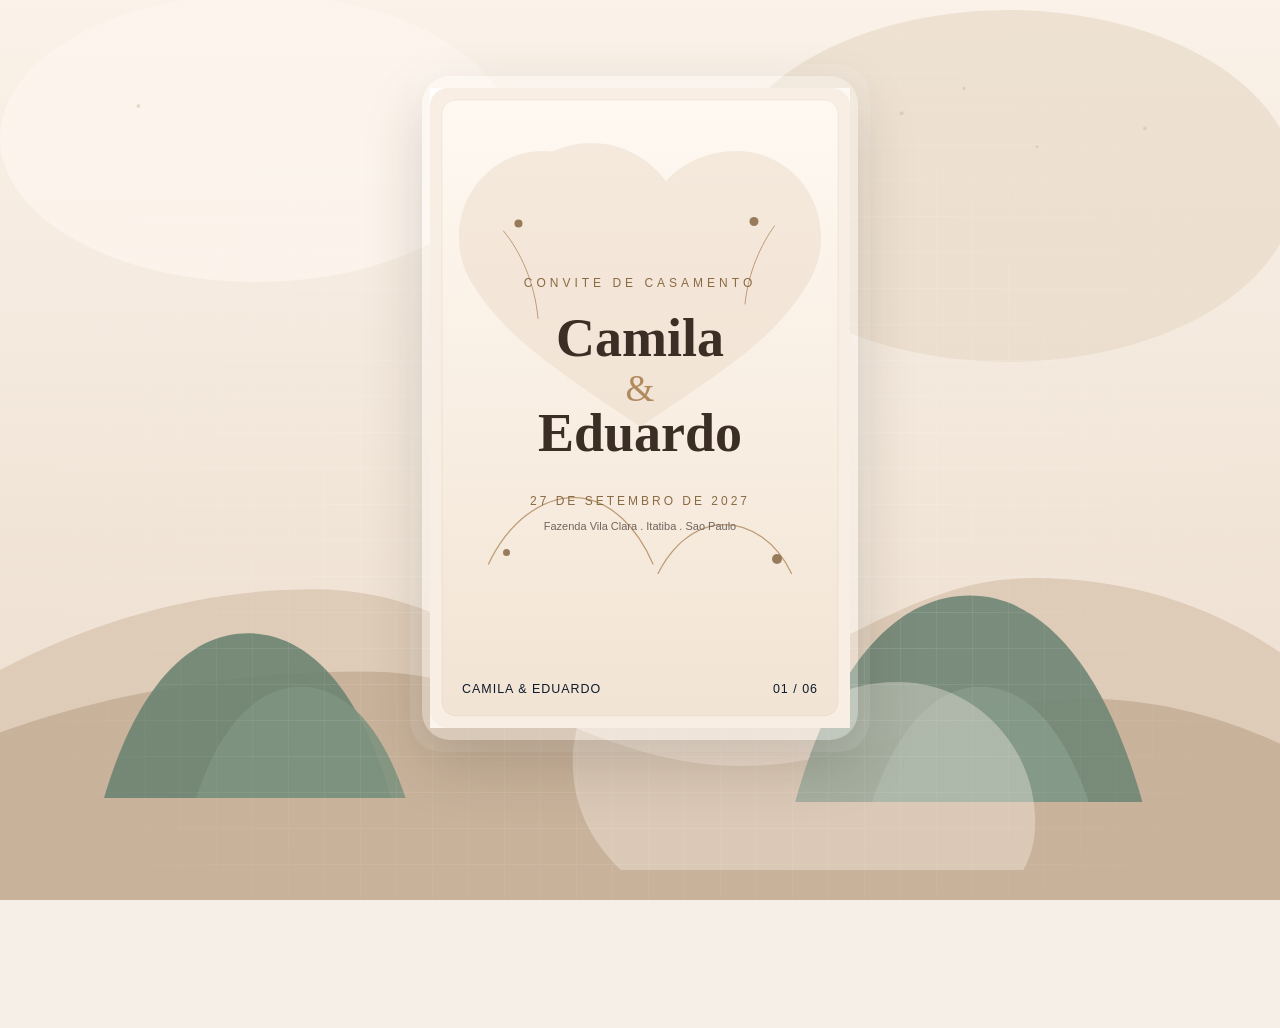
==== index.html @ c03dcbd7 "first commit" ====
<!DOCTYPE html>
<html lang="pt-BR">
  <head>
    <meta charset="UTF-8" />
    <meta name="viewport" content="width=device-width, initial-scale=1.0" />
    <title>Convite Flipbook White-label</title>
    <meta
      name="description"
      content="Template base de convite de casamento com efeito flipbook."
    />
    <link
      rel="stylesheet"
      href="assets/vendor/page-flip/stPageFlip.min.css"
    />
    <link rel="stylesheet" href="assets/css/styles.css" />
    <script src="assets/js/config.js"></script>
    <script defer src="assets/vendor/page-flip/page-flip.browser.min.js"></script>
    <script defer src="assets/js/script.js"></script>
  </head>
  <body class="site-body">
    <button
      id="audioToggle"
      type="button"
      class="glass-panel floating-audio hidden"
      aria-pressed="false"
    >
      Tocar musica
    </button>

    <main class="page-shell">
      <section class="page-center">
        <div
          id="invitationExperience"
          class="experience-frame"
        >
          <div
            id="flipbookStage"
            class="flipbook-stage single-page-stage stage-frame"
          >
            <div id="flipbook" class="single-page-book"></div>
          </div>
        </div>
      </section>
    </main>

    <div
      id="toast"
      class="toast toast-base glass-panel"
      role="status"
      aria-live="polite"
    >
      Codigo copiado com sucesso.
    </div>
  </body>
</html>
---- assets/vendor/page-flip/stPageFlip.min.css ----
/**
 * Minified by jsDelivr using clean-css v5.3.3.
 * Original file: /npm/page-flip@2.0.7/src/Style/stPageFlip.css
 *
 * Do NOT use SRI with dynamically generated files! More information: https://www.jsdelivr.com/using-sri-with-dynamic-files
 */
.stf__parent{position:relative;display:block;box-sizing:border-box;transform:translateZ(0);-ms-touch-action:pan-y;touch-action:pan-y}.sft__wrapper{position:relative;width:100%;box-sizing:border-box}.stf__parent canvas{position:absolute;width:100%;height:100%;left:0;top:0}.stf__block{position:absolute;width:100%;height:100%;box-sizing:border-box;perspective:2000px}.stf__item{display:none;position:absolute;transform-style:preserve-3d}.stf__outerShadow{position:absolute;left:0;top:0}.stf__innerShadow{position:absolute;left:0;top:0}.stf__hardShadow{position:absolute;left:0;top:0}.stf__hardInnerShadow{position:absolute;left:0;top:0}
/*# sourceMappingURL=/sm/79789de173c9b1e58b8e71954b76cdd300163f0bd0a5607353345a04438b575b.map */
---- assets/css/styles.css ----
:root {
  --color-bg: #f6efe7;
  --color-surface: #fffaf4;
  --color-surface-strong: #f1e6d7;
  --color-ink: #261f1a;
  --color-muted: #6f655d;
  --color-accent: #b18b5e;
  --color-accent-strong: #7d5d37;
  --font-sans:
    -apple-system, BlinkMacSystemFont, "Segoe UI", "Helvetica Neue", Arial, sans-serif;
  --font-display: Georgia, "Times New Roman", serif;
}

html {
  scroll-behavior: smooth;
}

body {
  margin: 0;
  background:
    radial-gradient(circle at top, rgba(255, 255, 255, 0.75), transparent 40%),
    linear-gradient(180deg, rgba(255, 255, 255, 0.5), rgba(255, 255, 255, 0)),
    var(--color-bg);
  color: var(--color-ink);
  min-height: 100vh;
  background-image:
    linear-gradient(rgba(246, 239, 231, 0.18), rgba(246, 239, 231, 0.18)),
    url("../media/backgrounds/garden-dusk.svg");
  background-position: center;
  background-size: cover;
  background-attachment: fixed;
  font-family: var(--font-sans);
}

body::before {
  content: "";
  position: fixed;
  inset: 0;
  pointer-events: none;
  opacity: 0.28;
  background-image:
    linear-gradient(rgba(255, 255, 255, 0.5) 1px, transparent 1px),
    linear-gradient(90deg, rgba(255, 255, 255, 0.35) 1px, transparent 1px);
  background-size: 36px 36px;
  mask-image: radial-gradient(circle at center, black 28%, transparent 95%);
}

.glass-panel {
  background: rgba(255, 250, 244, 0.72);
  border: 1px solid rgba(177, 139, 94, 0.18);
  box-shadow: 0 32px 80px rgba(47, 34, 20, 0.12);
  backdrop-filter: blur(18px);
}

.site-body {
  overflow-x: hidden;
}

.floating-audio {
  position: fixed;
  top: 16px;
  right: 16px;
  z-index: 30;
  border-radius: 999px;
  padding: 10px 16px;
  font-size: 0.875rem;
  font-weight: 700;
  color: var(--color-accent-strong);
  transition: transform 180ms ease, background-color 180ms ease;
}

.floating-audio:hover {
  transform: translateY(-2px);
  background: rgba(255, 255, 255, 0.8);
}

.hidden {
  display: none;
}

.page-shell {
  position: relative;
  min-height: 100vh;
  padding: 48px 12px;
}

.page-center {
  display: flex;
  justify-content: center;
  align-items: center;
  max-width: 460px;
  margin: 0 auto;
}

.experience-frame {
  width: 100%;
  padding: 8px;
  border-radius: 32px;
  background: rgba(255, 255, 255, 0.1);
}

.stage-frame {
  position: relative;
  overflow: hidden;
  border-radius: 28px;
}

.hero-gradient {
  background:
    radial-gradient(circle at top left, rgba(177, 139, 94, 0.22), transparent 32%),
    radial-gradient(circle at bottom right, rgba(125, 93, 55, 0.14), transparent 40%);
}

.flipbook-stage {
  min-height: 640px;
}

.flipbook-stage .stf__parent {
  margin: 0 auto;
}

.single-page-stage {
  background: rgba(255, 255, 255, 0.22);
  box-shadow: 0 24px 60px rgba(47, 34, 20, 0.18);
}

.single-page-book {
  max-width: 420px;
  width: 100%;
  margin: 0 auto;
}

.single-page-book .stf__parent {
  width: 100% !important;
  max-width: 420px;
}

.single-page-book .stf__wrapper {
  margin: 0 auto;
}

.invitation-page {
  position: relative;
  width: 100%;
  height: 100%;
  overflow: hidden;
  background:
    linear-gradient(135deg, rgba(255, 255, 255, 0.96), rgba(248, 238, 225, 0.96)),
    var(--color-surface);
  color: var(--color-ink);
}

.invitation-page::after {
  content: "";
  position: absolute;
  inset: 16px;
  border: 1px solid rgba(177, 139, 94, 0.16);
  border-radius: 24px;
  pointer-events: none;
}

.page-inner {
  position: relative;
  z-index: 1;
  height: 100%;
}

.page-image {
  width: 100%;
  height: 100%;
}

.page-image img {
  width: 100%;
  height: 100%;
  display: block;
}

.page-copy {
  display: flex;
  flex-direction: column;
  justify-content: space-between;
  gap: 20px;
  height: 100%;
  padding: 28px;
}

.content-stack-lg {
  display: flex;
  flex-direction: column;
  gap: 20px;
}

.content-stack-md {
  display: flex;
  flex-direction: column;
  gap: 16px;
}

.page-tag {
  display: inline-flex;
  width: fit-content;
  align-items: center;
  gap: 8px;
  border-radius: 999px;
  border: 1px solid rgba(177, 139, 94, 0.24);
  background: rgba(255, 255, 255, 0.78);
  padding: 8px 12px;
  font-size: 11px;
  font-weight: 600;
  letter-spacing: 0.16em;
  text-transform: uppercase;
  color: var(--color-accent-strong);
}

.page-title {
  font-family: var(--font-display);
  font-size: clamp(2rem, 3.2vw, 3rem);
  line-height: 0.95;
}

.page-description {
  display: flex;
  flex-direction: column;
  gap: 12px;
  color: var(--color-muted);
  font-size: 0.95rem;
  line-height: 1.7;
}

.page-facts {
  display: grid;
  grid-template-columns: repeat(2, minmax(0, 1fr));
  gap: 12px;
}

.page-fact {
  border-radius: 20px;
  background: rgba(255, 255, 255, 0.72);
  border: 1px solid rgba(177, 139, 94, 0.16);
  padding: 14px 16px;
}

.page-fact span {
  display: block;
}

.page-fact-label {
  color: var(--color-muted);
  font-size: 0.72rem;
  letter-spacing: 0.08em;
  text-transform: uppercase;
}

.page-fact-value {
  margin-top: 6px;
  font-size: 1rem;
  font-weight: 600;
}

.page-list {
  margin: 0;
  padding-left: 18px;
  color: var(--color-muted);
  line-height: 1.7;
}

.page-actions {
  display: flex;
  flex-wrap: wrap;
  gap: 10px;
}

.page-action {
  display: inline-flex;
  align-items: center;
  justify-content: center;
  border-radius: 999px;
  border: 1px solid rgba(177, 139, 94, 0.24);
  background: rgba(255, 255, 255, 0.84);
  padding: 10px 14px;
  font-size: 0.8rem;
  font-weight: 700;
  color: var(--color-accent-strong);
  text-decoration: none;
}

.page-action-spaced {
  margin-top: 12px;
}

.page-countdown {
  display: grid;
  grid-template-columns: repeat(4, minmax(0, 1fr));
  gap: 10px;
}

.page-countdown-item {
  border-radius: 20px;
  border: 1px solid rgba(177, 139, 94, 0.16);
  background: rgba(255, 255, 255, 0.72);
  padding: 12px 10px;
  text-align: center;
}

.page-countdown-value {
  display: block;
  font-size: 1.35rem;
  font-weight: 700;
  color: var(--color-ink);
}

.page-countdown-label {
  display: block;
  margin-top: 4px;
  font-size: 0.62rem;
  letter-spacing: 0.12em;
  text-transform: uppercase;
  color: var(--color-muted);
}

.page-pix {
  border-radius: 24px;
  border: 1px solid rgba(177, 139, 94, 0.16);
  background: rgba(255, 255, 255, 0.76);
  padding: 16px;
}

.page-pix-code {
  margin-top: 12px;
  word-break: break-all;
  font-size: 0.78rem;
  line-height: 1.7;
  color: var(--color-muted);
}

.page-pix-beneficiary {
  margin-top: 8px;
  font-size: 0.875rem;
  font-weight: 700;
  color: var(--color-ink);
}

.page-quote {
  border-left: 2px solid rgba(177, 139, 94, 0.45);
  padding-left: 16px;
  font-family: var(--font-display);
  font-size: 1.45rem;
  color: var(--color-accent-strong);
}

.page-footer {
  display: flex;
  justify-content: space-between;
  align-items: center;
  gap: 16px;
  color: var(--color-muted);
  font-size: 0.78rem;
  letter-spacing: 0.08em;
  text-transform: uppercase;
}

.page-footer-overlay {
  position: absolute;
  inset: auto 32px 32px;
  z-index: 10;
  color: #fff;
  mix-blend-mode: difference;
}

.page--split .page-inner {
  display: grid;
  grid-template-columns: minmax(0, 0.9fr) minmax(0, 1.1fr);
}

.page--split .page-image {
  position: relative;
}

.page--split .page-image::after {
  content: "";
  position: absolute;
  inset: 20px 0 20px 20px;
  border-radius: 24px 0 0 24px;
  border: 1px solid rgba(255, 255, 255, 0.26);
  pointer-events: none;
}

.page--split .page-image img {
  object-fit: cover;
}

.page--content .page-inner {
  background:
    radial-gradient(circle at top right, rgba(177, 139, 94, 0.12), transparent 28%),
    linear-gradient(180deg, rgba(255, 255, 255, 0.94), rgba(248, 238, 225, 0.9));
}

.page--image img {
  object-fit: cover;
}

.page--image::after {
  inset: 10px;
  border-radius: 18px;
}

.page-placeholder {
  display: grid;
  place-items: center;
  height: 100%;
  padding: 32px;
  text-align: center;
  color: var(--color-muted);
}

.placeholder-card {
  min-height: 420px;
  border-radius: 28px;
  background: rgba(255, 255, 255, 0.8);
}

.placeholder-content {
  display: flex;
  flex-direction: column;
  align-items: center;
}

.message-top-spacing {
  margin-top: 16px;
}

.toast {
  transform: translateY(24px);
  opacity: 0;
  pointer-events: none;
  transition: opacity 180ms ease, transform 180ms ease;
}

.toast-base {
  position: fixed;
  left: 50%;
  bottom: 16px;
  z-index: 40;
  width: calc(100% - 2rem);
  max-width: 24rem;
  transform: translateX(-50%) translateY(24px);
  border-radius: 999px;
  padding: 12px 16px;
  text-align: center;
  font-size: 0.875rem;
  font-weight: 700;
  color: var(--color-accent-strong);
}

.toast.is-visible {
  transform: translateX(-50%) translateY(0);
  opacity: 1;
}

@media (max-width: 767px) {
  body {
    background-attachment: scroll;
  }

  .flipbook-stage {
    min-height: calc(100vw * 1.46);
  }

  .page-shell {
    padding: 48px 12px 64px;
  }

  .floating-audio {
    top: 16px;
    right: 16px;
  }

  .single-page-book {
    max-width: min(100%, 340px);
  }

  .single-page-book .stf__parent {
    max-width: min(100%, 340px);
  }

  .page-copy {
    padding: 20px 18px;
  }

  .page--split .page-inner {
    grid-template-columns: 1fr;
  }

  .page--split .page-image {
    min-height: 240px;
  }

  .page-facts {
    grid-template-columns: 1fr;
  }

  .page-countdown {
    grid-template-columns: repeat(2, minmax(0, 1fr));
  }

  .page-title {
    font-size: clamp(1.7rem, 8vw, 2.25rem);
  }

  .page-quote {
    font-size: 1.2rem;
  }
}

@media (min-width: 768px) {
  .page-shell {
    padding: 64px 24px;
  }

  .experience-frame {
    padding: 12px;
  }

  .floating-audio {
    top: 32px;
    right: 32px;
  }
}
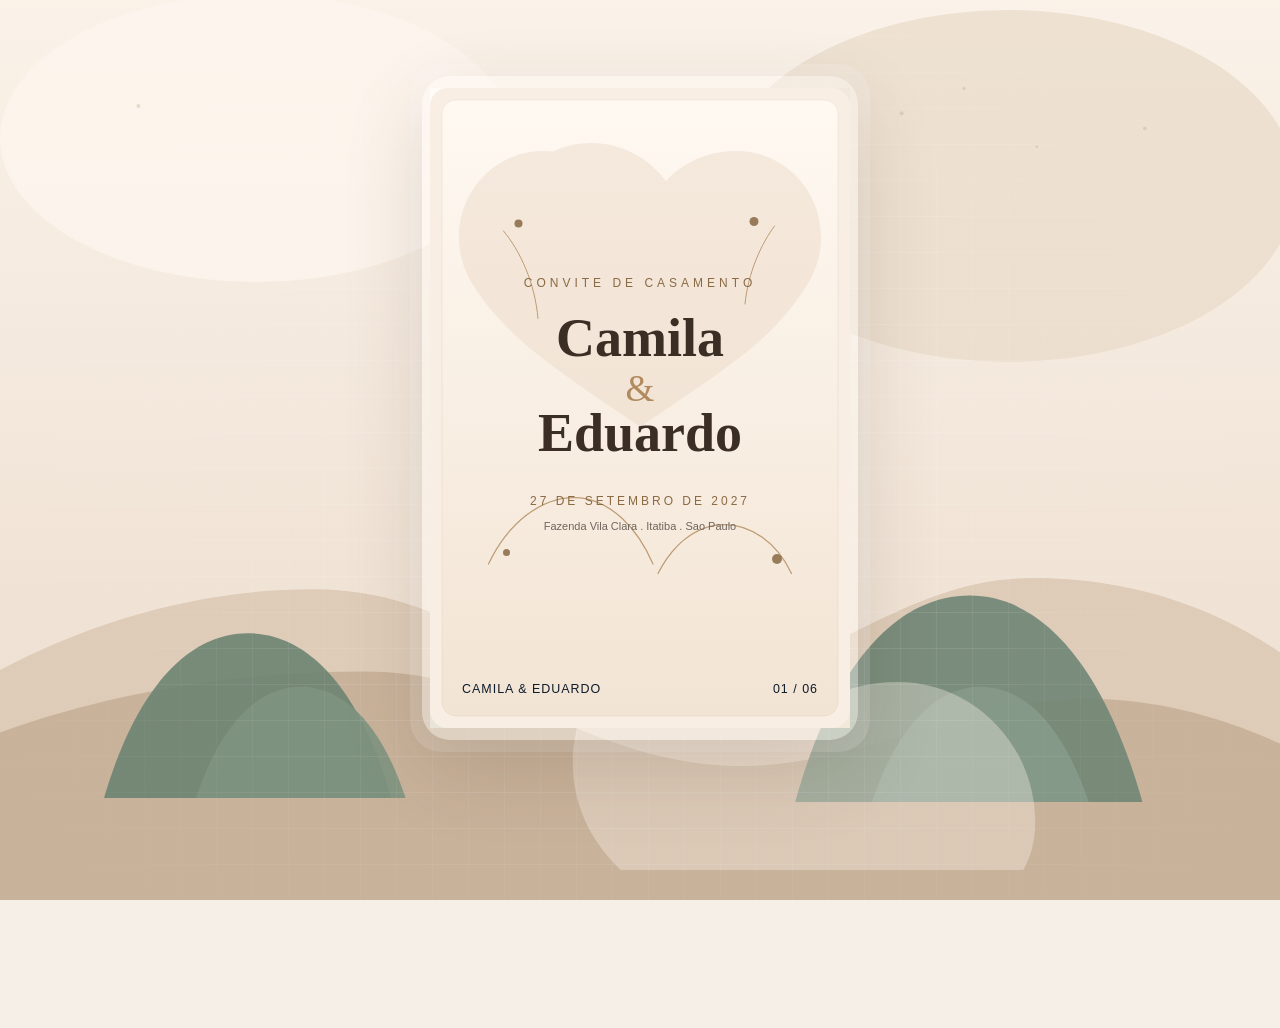
==== commit bd3db65e: "commit 03" ====
--- a/index.html
+++ b/index.html
@@ -13,6 +13,8 @@
       href="assets/vendor/page-flip/stPageFlip.min.css"
     />
     <link rel="stylesheet" href="assets/css/styles.css" />
+    <script src="assets/js/supabase-public.js"></script>
+    <script src="assets/js/template-catalog.js"></script>
     <script src="assets/js/config.js"></script>
     <script defer src="assets/vendor/page-flip/page-flip.browser.min.js"></script>
     <script defer src="assets/js/script.js"></script>
--- a/assets/css/styles.css
+++ b/assets/css/styles.css
@@ -9,6 +9,24 @@
   --font-sans:
     -apple-system, BlinkMacSystemFont, "Segoe UI", "Helvetica Neue", Arial, sans-serif;
   --font-display: Georgia, "Times New Roman", serif;
+  --frame-panel-bg: rgba(255, 255, 255, 0.1);
+  --stage-panel-bg: rgba(255, 255, 255, 0.22);
+  --stage-shadow: 0 24px 60px rgba(47, 34, 20, 0.18);
+  --page-surface-a: rgba(255, 255, 255, 0.96);
+  --page-surface-b: rgba(248, 238, 225, 0.96);
+  --page-border-color: rgba(177, 139, 94, 0.16);
+  --page-card-bg: rgba(255, 255, 255, 0.72);
+  --page-card-border: rgba(177, 139, 94, 0.16);
+  --page-tag-bg: rgba(255, 255, 255, 0.78);
+  --page-tag-border: rgba(177, 139, 94, 0.24);
+  --page-action-bg: rgba(255, 255, 255, 0.84);
+  --page-action-border: rgba(177, 139, 94, 0.24);
+  --page-image-overlay-border: rgba(255, 255, 255, 0.26);
+  --page-shadow-inset: radial-gradient(circle at top right, rgba(177, 139, 94, 0.12), transparent 28%);
+  --page-overlay-text: #fff;
+  --page-footer-mix-blend: difference;
+  --body-gradient-top: rgba(255, 255, 255, 0.75);
+  --body-gradient-bottom: rgba(255, 255, 255, 0.5);
 }
 
 html {
@@ -18,8 +36,8 @@
 body {
   margin: 0;
   background:
-    radial-gradient(circle at top, rgba(255, 255, 255, 0.75), transparent 40%),
-    linear-gradient(180deg, rgba(255, 255, 255, 0.5), rgba(255, 255, 255, 0)),
+    radial-gradient(circle at top, var(--body-gradient-top), transparent 40%),
+    linear-gradient(180deg, var(--body-gradient-bottom), rgba(255, 255, 255, 0)),
     var(--color-bg);
   color: var(--color-ink);
   min-height: 100vh;
@@ -96,7 +114,7 @@
   width: 100%;
   padding: 8px;
   border-radius: 32px;
-  background: rgba(255, 255, 255, 0.1);
+  background: var(--frame-panel-bg);
 }
 
 .stage-frame {
@@ -120,8 +138,8 @@
 }
 
 .single-page-stage {
-  background: rgba(255, 255, 255, 0.22);
-  box-shadow: 0 24px 60px rgba(47, 34, 20, 0.18);
+  background: var(--stage-panel-bg);
+  box-shadow: var(--stage-shadow);
 }
 
 .single-page-book {
@@ -145,7 +163,7 @@
   height: 100%;
   overflow: hidden;
   background:
-    linear-gradient(135deg, rgba(255, 255, 255, 0.96), rgba(248, 238, 225, 0.96)),
+    linear-gradient(135deg, var(--page-surface-a), var(--page-surface-b)),
     var(--color-surface);
   color: var(--color-ink);
 }
@@ -154,15 +172,25 @@
   content: "";
   position: absolute;
   inset: 16px;
-  border: 1px solid rgba(177, 139, 94, 0.16);
+  border: 1px solid var(--page-border-color);
   border-radius: 24px;
   pointer-events: none;
+}
+
+.invitation-page::before {
+  content: "";
+  position: absolute;
+  inset: 0;
+  pointer-events: none;
+  background: var(--page-shadow-inset);
+  opacity: 0.9;
 }
 
 .page-inner {
   position: relative;
   z-index: 1;
   height: 100%;
+  min-height: 0;
 }
 
 .page-image {
@@ -179,22 +207,44 @@
 .page-copy {
   display: flex;
   flex-direction: column;
-  justify-content: space-between;
-  gap: 20px;
+  justify-content: flex-start;
+  gap: 16px;
   height: 100%;
-  padding: 28px;
+  min-height: 0;
+  padding: 24px;
+}
+
+.page-copy-main {
+  flex: 1 1 auto;
+  min-height: 0;
+  overflow-y: auto;
+  padding-right: 4px;
+  overscroll-behavior: contain;
+}
+
+.page-copy-main::-webkit-scrollbar {
+  width: 6px;
+}
+
+.page-copy-main::-webkit-scrollbar-thumb {
+  border-radius: 999px;
+  background: rgba(177, 139, 94, 0.32);
+}
+
+.page-copy-meta {
+  flex: 0 0 auto;
 }
 
 .content-stack-lg {
   display: flex;
   flex-direction: column;
-  gap: 20px;
+  gap: 16px;
 }
 
 .content-stack-md {
   display: flex;
   flex-direction: column;
-  gap: 16px;
+  gap: 12px;
 }
 
 .page-tag {
@@ -203,8 +253,8 @@
   align-items: center;
   gap: 8px;
   border-radius: 999px;
-  border: 1px solid rgba(177, 139, 94, 0.24);
-  background: rgba(255, 255, 255, 0.78);
+  border: 1px solid var(--page-tag-border);
+  background: var(--page-tag-bg);
   padding: 8px 12px;
   font-size: 11px;
   font-weight: 600;
@@ -215,30 +265,30 @@
 
 .page-title {
   font-family: var(--font-display);
-  font-size: clamp(2rem, 3.2vw, 3rem);
-  line-height: 0.95;
+  font-size: clamp(1.75rem, 2.8vw, 2.55rem);
+  line-height: 1.02;
 }
 
 .page-description {
   display: flex;
   flex-direction: column;
-  gap: 12px;
+  gap: 10px;
   color: var(--color-muted);
-  font-size: 0.95rem;
-  line-height: 1.7;
+  font-size: 0.9rem;
+  line-height: 1.62;
 }
 
 .page-facts {
   display: grid;
   grid-template-columns: repeat(2, minmax(0, 1fr));
-  gap: 12px;
+  gap: 10px;
 }
 
 .page-fact {
   border-radius: 20px;
-  background: rgba(255, 255, 255, 0.72);
-  border: 1px solid rgba(177, 139, 94, 0.16);
-  padding: 14px 16px;
+  background: var(--page-card-bg);
+  border: 1px solid var(--page-card-border);
+  padding: 12px 14px;
 }
 
 .page-fact span {
@@ -253,8 +303,8 @@
 }
 
 .page-fact-value {
-  margin-top: 6px;
-  font-size: 1rem;
+  margin-top: 4px;
+  font-size: 0.94rem;
   font-weight: 600;
 }
 
@@ -262,13 +312,13 @@
   margin: 0;
   padding-left: 18px;
   color: var(--color-muted);
-  line-height: 1.7;
+  line-height: 1.6;
 }
 
 .page-actions {
   display: flex;
   flex-wrap: wrap;
-  gap: 10px;
+  gap: 8px;
 }
 
 .page-action {
@@ -276,10 +326,10 @@
   align-items: center;
   justify-content: center;
   border-radius: 999px;
-  border: 1px solid rgba(177, 139, 94, 0.24);
-  background: rgba(255, 255, 255, 0.84);
-  padding: 10px 14px;
-  font-size: 0.8rem;
+  border: 1px solid var(--page-action-border);
+  background: var(--page-action-bg);
+  padding: 9px 13px;
+  font-size: 0.76rem;
   font-weight: 700;
   color: var(--color-accent-strong);
   text-decoration: none;
@@ -292,20 +342,20 @@
 .page-countdown {
   display: grid;
   grid-template-columns: repeat(4, minmax(0, 1fr));
-  gap: 10px;
+  gap: 8px;
 }
 
 .page-countdown-item {
   border-radius: 20px;
-  border: 1px solid rgba(177, 139, 94, 0.16);
-  background: rgba(255, 255, 255, 0.72);
-  padding: 12px 10px;
+  border: 1px solid var(--page-card-border);
+  background: var(--page-card-bg);
+  padding: 10px 8px;
   text-align: center;
 }
 
 .page-countdown-value {
   display: block;
-  font-size: 1.35rem;
+  font-size: 1.15rem;
   font-weight: 700;
   color: var(--color-ink);
 }
@@ -321,9 +371,9 @@
 
 .page-pix {
   border-radius: 24px;
-  border: 1px solid rgba(177, 139, 94, 0.16);
-  background: rgba(255, 255, 255, 0.76);
-  padding: 16px;
+  border: 1px solid var(--page-card-border);
+  background: var(--page-card-bg);
+  padding: 14px;
 }
 
 .page-pix-code {
@@ -345,7 +395,7 @@
   border-left: 2px solid rgba(177, 139, 94, 0.45);
   padding-left: 16px;
   font-family: var(--font-display);
-  font-size: 1.45rem;
+  font-size: 1.26rem;
   color: var(--color-accent-strong);
 }
 
@@ -364,8 +414,8 @@
   position: absolute;
   inset: auto 32px 32px;
   z-index: 10;
-  color: #fff;
-  mix-blend-mode: difference;
+  color: var(--page-overlay-text);
+  mix-blend-mode: var(--page-footer-mix-blend);
 }
 
 .page--split .page-inner {
@@ -382,7 +432,7 @@
   position: absolute;
   inset: 20px 0 20px 20px;
   border-radius: 24px 0 0 24px;
-  border: 1px solid rgba(255, 255, 255, 0.26);
+  border: 1px solid var(--page-image-overlay-border);
   pointer-events: none;
 }
 
@@ -392,7 +442,7 @@
 
 .page--content .page-inner {
   background:
-    radial-gradient(circle at top right, rgba(177, 139, 94, 0.12), transparent 28%),
+    var(--page-shadow-inset),
     linear-gradient(180deg, rgba(255, 255, 255, 0.94), rgba(248, 238, 225, 0.9));
 }
 
@@ -458,6 +508,155 @@
   opacity: 1;
 }
 
+body[data-template="classic-botanical"] {
+  --frame-panel-bg: rgba(255, 255, 255, 0.14);
+  --stage-panel-bg: rgba(255, 251, 246, 0.32);
+  --stage-shadow: 0 28px 80px rgba(71, 49, 31, 0.16);
+  --page-surface-a: rgba(255, 251, 246, 0.98);
+  --page-surface-b: rgba(242, 230, 215, 0.95);
+  --page-border-color: rgba(177, 139, 94, 0.22);
+  --page-card-bg: rgba(255, 255, 255, 0.74);
+  --page-card-border: rgba(177, 139, 94, 0.16);
+  --page-tag-bg: rgba(255, 255, 255, 0.86);
+  --page-tag-border: rgba(177, 139, 94, 0.28);
+  --page-action-bg: rgba(255, 255, 255, 0.88);
+  --page-action-border: rgba(177, 139, 94, 0.24);
+  --page-shadow-inset:
+    radial-gradient(circle at top right, rgba(177, 139, 94, 0.12), transparent 28%),
+    radial-gradient(circle at bottom left, rgba(109, 140, 118, 0.12), transparent 32%);
+}
+
+body[data-template="classic-botanical"] .invitation-page::after {
+  inset: 16px;
+  border-radius: 28px;
+}
+
+body[data-template="classic-botanical"] .page-title {
+  letter-spacing: 0.01em;
+}
+
+body[data-template="editorial-modern"] {
+  --frame-panel-bg: rgba(255, 255, 255, 0.08);
+  --stage-panel-bg: rgba(32, 28, 24, 0.1);
+  --stage-shadow: 0 28px 90px rgba(27, 22, 18, 0.12);
+  --page-surface-a: rgba(248, 243, 238, 0.98);
+  --page-surface-b: rgba(235, 229, 220, 0.96);
+  --page-border-color: rgba(43, 36, 32, 0.16);
+  --page-card-bg: rgba(255, 255, 255, 0.58);
+  --page-card-border: rgba(42, 36, 32, 0.14);
+  --page-tag-bg: rgba(255, 255, 255, 0.72);
+  --page-tag-border: rgba(42, 36, 32, 0.14);
+  --page-action-bg: rgba(30, 26, 23, 0.92);
+  --page-action-border: rgba(30, 26, 23, 0.92);
+  --page-shadow-inset:
+    linear-gradient(90deg, rgba(26, 22, 20, 0.06) 0, rgba(26, 22, 20, 0.06) 1px, transparent 1px),
+    radial-gradient(circle at top right, rgba(42, 36, 32, 0.08), transparent 24%);
+  --page-overlay-text: #f9f4ef;
+}
+
+body[data-template="editorial-modern"] .single-page-stage {
+  border: 1px solid rgba(42, 36, 32, 0.08);
+}
+
+body[data-template="editorial-modern"] .invitation-page::after {
+  inset: 22px;
+  border-radius: 0;
+}
+
+body[data-template="editorial-modern"] .page-tag,
+body[data-template="editorial-modern"] .page-footer {
+  letter-spacing: 0.18em;
+}
+
+body[data-template="editorial-modern"] .page-title {
+  font-size: clamp(2.2rem, 3vw, 3.4rem);
+  text-transform: uppercase;
+  letter-spacing: 0.03em;
+}
+
+body[data-template="editorial-modern"] .page-action {
+  color: #f8f3ee;
+}
+
+body[data-template="editorial-modern"] .page--split .page-inner {
+  grid-template-columns: minmax(0, 1fr) minmax(0, 0.92fr);
+}
+
+body[data-template="editorial-modern"] .page--content .page-inner,
+body[data-template="editorial-modern"] .page--split .page-copy {
+  background:
+    linear-gradient(90deg, rgba(42, 36, 32, 0.06) 0, rgba(42, 36, 32, 0.06) 1px, transparent 1px),
+    linear-gradient(180deg, rgba(255, 255, 255, 0.9), rgba(244, 238, 230, 0.85));
+}
+
+body[data-template="midnight-luxe"] {
+  --frame-panel-bg: rgba(17, 22, 21, 0.42);
+  --stage-panel-bg: rgba(18, 25, 23, 0.64);
+  --stage-shadow: 0 36px 120px rgba(5, 8, 8, 0.45);
+  --page-surface-a: rgba(21, 30, 28, 0.98);
+  --page-surface-b: rgba(12, 18, 17, 0.98);
+  --page-border-color: rgba(214, 176, 111, 0.3);
+  --page-card-bg: rgba(255, 255, 255, 0.06);
+  --page-card-border: rgba(214, 176, 111, 0.2);
+  --page-tag-bg: rgba(214, 176, 111, 0.08);
+  --page-tag-border: rgba(214, 176, 111, 0.24);
+  --page-action-bg: rgba(214, 176, 111, 0.16);
+  --page-action-border: rgba(214, 176, 111, 0.26);
+  --page-image-overlay-border: rgba(214, 176, 111, 0.18);
+  --page-shadow-inset:
+    radial-gradient(circle at top, rgba(214, 176, 111, 0.16), transparent 28%),
+    radial-gradient(circle at bottom left, rgba(255, 255, 255, 0.06), transparent 34%);
+  --page-overlay-text: #f6e6c8;
+  --page-footer-mix-blend: normal;
+  --body-gradient-top: rgba(214, 176, 111, 0.1);
+  --body-gradient-bottom: rgba(255, 255, 255, 0.04);
+}
+
+body[data-template="midnight-luxe"] .glass-panel {
+  background: rgba(19, 27, 25, 0.64);
+  border-color: rgba(214, 176, 111, 0.18);
+  box-shadow: 0 32px 80px rgba(5, 8, 8, 0.34);
+}
+
+body[data-template="midnight-luxe"] .invitation-page {
+  box-shadow: inset 0 1px 0 rgba(255, 255, 255, 0.03);
+}
+
+body[data-template="midnight-luxe"] .page-description,
+body[data-template="midnight-luxe"] .page-fact-label,
+body[data-template="midnight-luxe"] .page-countdown-label,
+body[data-template="midnight-luxe"] .page-pix-code,
+body[data-template="midnight-luxe"] .page-footer {
+  color: var(--color-muted);
+}
+
+body[data-template="midnight-luxe"] .page-title,
+body[data-template="midnight-luxe"] .page-quote {
+  color: var(--color-accent-strong);
+}
+
+body[data-template="midnight-luxe"] .page-title {
+  text-shadow: 0 10px 24px rgba(0, 0, 0, 0.28);
+}
+
+body[data-template="midnight-luxe"] .page-action,
+body[data-template="midnight-luxe"] .page-tag {
+  color: var(--color-accent-strong);
+}
+
+body[data-template="midnight-luxe"] .page-countdown-value,
+body[data-template="midnight-luxe"] .page-fact-value,
+body[data-template="midnight-luxe"] .page-pix-beneficiary {
+  color: var(--color-ink);
+}
+
+body[data-template="midnight-luxe"] .page--content .page-inner,
+body[data-template="midnight-luxe"] .page--split .page-copy {
+  background:
+    radial-gradient(circle at top, rgba(214, 176, 111, 0.1), transparent 24%),
+    linear-gradient(180deg, rgba(28, 37, 35, 0.94), rgba(14, 20, 19, 0.96));
+}
+
 @media (max-width: 767px) {
   body {
     background-attachment: scroll;
@@ -485,7 +684,12 @@
   }
 
   .page-copy {
-    padding: 20px 18px;
+    gap: 14px;
+    padding: 18px 16px;
+  }
+
+  .page-copy-main {
+    padding-right: 0;
   }
 
   .page--split .page-inner {
@@ -493,7 +697,7 @@
   }
 
   .page--split .page-image {
-    min-height: 240px;
+    min-height: 152px;
   }
 
   .page-facts {
@@ -505,11 +709,20 @@
   }
 
   .page-title {
-    font-size: clamp(1.7rem, 8vw, 2.25rem);
+    font-size: clamp(1.5rem, 7.2vw, 2rem);
   }
 
   .page-quote {
-    font-size: 1.2rem;
+    font-size: 1.05rem;
+  }
+
+  body[data-template="editorial-modern"] .page--split .page-inner {
+    grid-template-columns: 1fr;
+  }
+
+  body[data-template="editorial-modern"] .page-title {
+    font-size: clamp(1.42rem, 6.6vw, 1.9rem);
+    letter-spacing: 0.02em;
   }
 }
 
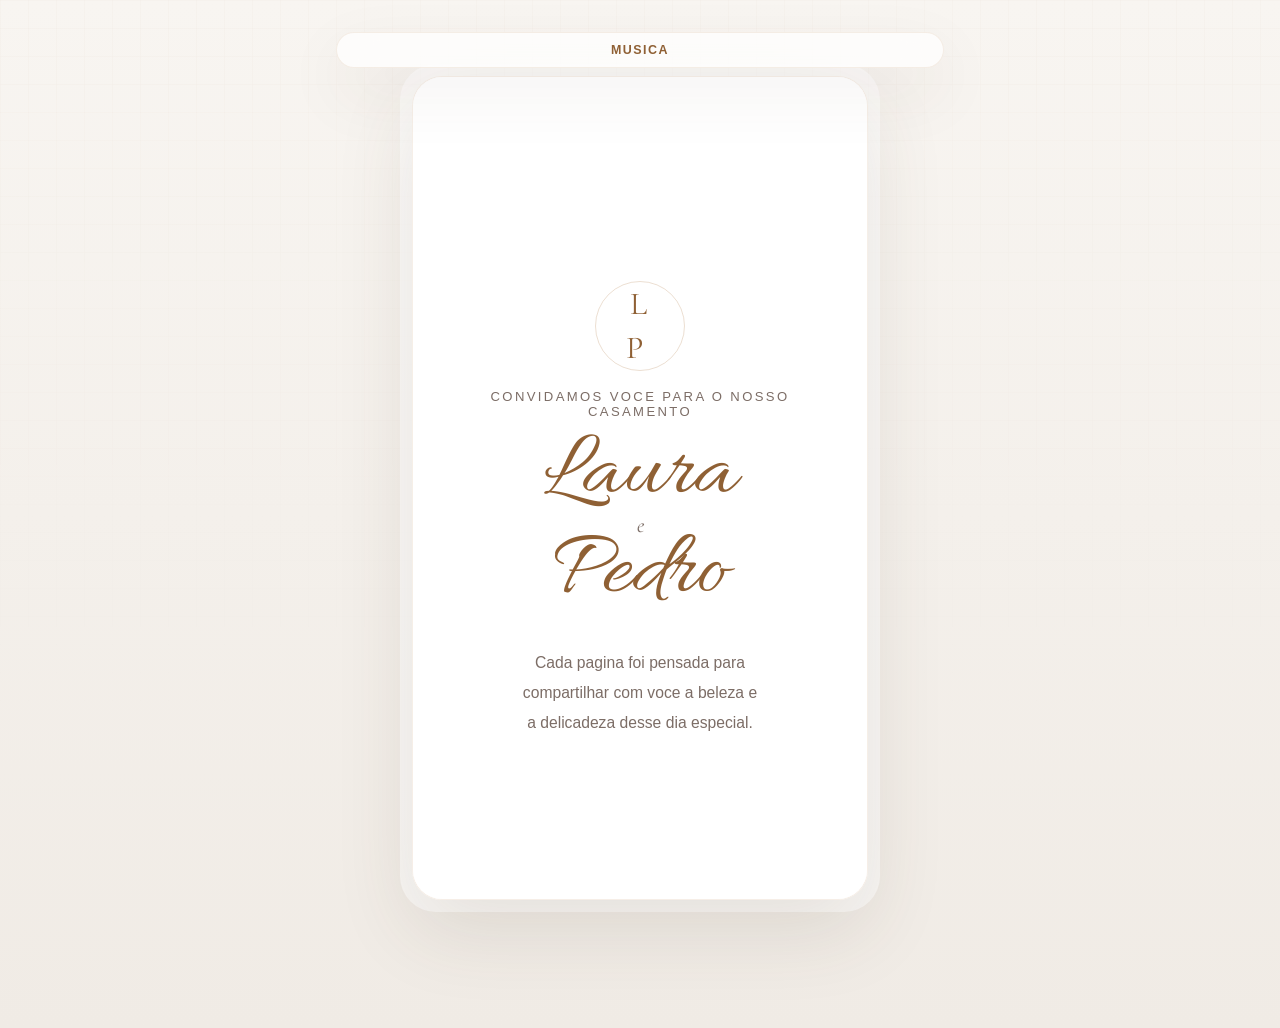
==== commit 4f5a1499: "commit 05" ====
--- a/index.html
+++ b/index.html
@@ -8,13 +8,19 @@
       name="description"
       content="Template base de convite de casamento com efeito flipbook."
     />
+    <link rel="preconnect" href="https://fonts.googleapis.com" />
+    <link rel="preconnect" href="https://fonts.gstatic.com" crossorigin />
+    <link
+      href="https://fonts.googleapis.com/css2?family=Allura&family=Cormorant+Garamond:wght@400;500;600;700&display=swap"
+      rel="stylesheet"
+    />
     <link
       rel="stylesheet"
       href="assets/vendor/page-flip/stPageFlip.min.css"
     />
     <link rel="stylesheet" href="assets/css/styles.css" />
     <script src="assets/js/supabase-public.js"></script>
-    <script src="assets/js/template-catalog.js"></script>
+    <script src="assets/js/invitation-builder.js"></script>
     <script src="assets/js/config.js"></script>
     <script defer src="assets/vendor/page-flip/page-flip.browser.min.js"></script>
     <script defer src="assets/js/script.js"></script>
--- a/assets/css/styles.css
+++ b/assets/css/styles.css
@@ -1,32 +1,23 @@
 :root {
-  --color-bg: #f6efe7;
-  --color-surface: #fffaf4;
-  --color-surface-strong: #f1e6d7;
-  --color-ink: #261f1a;
-  --color-muted: #6f655d;
-  --color-accent: #b18b5e;
-  --color-accent-strong: #7d5d37;
+  --color-bg: #f2ede7;
+  --color-surface: #ffffff;
+  --color-surface-strong: #f7f2ec;
+  --color-ink: #2f2723;
+  --color-muted: #7c6d66;
+  --color-accent: #b07a46;
+  --color-accent-strong: #8f6034;
   --font-sans:
     -apple-system, BlinkMacSystemFont, "Segoe UI", "Helvetica Neue", Arial, sans-serif;
-  --font-display: Georgia, "Times New Roman", serif;
-  --frame-panel-bg: rgba(255, 255, 255, 0.1);
-  --stage-panel-bg: rgba(255, 255, 255, 0.22);
-  --stage-shadow: 0 24px 60px rgba(47, 34, 20, 0.18);
-  --page-surface-a: rgba(255, 255, 255, 0.96);
-  --page-surface-b: rgba(248, 238, 225, 0.96);
-  --page-border-color: rgba(177, 139, 94, 0.16);
-  --page-card-bg: rgba(255, 255, 255, 0.72);
-  --page-card-border: rgba(177, 139, 94, 0.16);
-  --page-tag-bg: rgba(255, 255, 255, 0.78);
-  --page-tag-border: rgba(177, 139, 94, 0.24);
-  --page-action-bg: rgba(255, 255, 255, 0.84);
-  --page-action-border: rgba(177, 139, 94, 0.24);
-  --page-image-overlay-border: rgba(255, 255, 255, 0.26);
-  --page-shadow-inset: radial-gradient(circle at top right, rgba(177, 139, 94, 0.12), transparent 28%);
-  --page-overlay-text: #fff;
-  --page-footer-mix-blend: difference;
-  --body-gradient-top: rgba(255, 255, 255, 0.75);
-  --body-gradient-bottom: rgba(255, 255, 255, 0.5);
+  --font-display: "Cormorant Garamond", Georgia, serif;
+  --font-script: "Allura", "Brush Script MT", cursive;
+  --frame-panel-bg: rgba(255, 255, 255, 0.58);
+  --stage-panel-bg: rgba(255, 255, 255, 0.86);
+  --stage-shadow: 0 30px 80px rgba(72, 54, 41, 0.12);
+  --page-border-color: rgba(176, 122, 70, 0.22);
+  --page-card-bg: #fbf8f4;
+  --page-card-border: rgba(176, 122, 70, 0.16);
+  --page-action-bg: transparent;
+  --page-action-border: rgba(176, 122, 70, 0.3);
 }
 
 html {
@@ -36,17 +27,9 @@
 body {
   margin: 0;
   background:
-    radial-gradient(circle at top, var(--body-gradient-top), transparent 40%),
-    linear-gradient(180deg, var(--body-gradient-bottom), rgba(255, 255, 255, 0)),
-    var(--color-bg);
+    linear-gradient(180deg, #f8f5f1 0%, #f0ebe5 100%);
   color: var(--color-ink);
   min-height: 100vh;
-  background-image:
-    linear-gradient(rgba(246, 239, 231, 0.18), rgba(246, 239, 231, 0.18)),
-    url("../media/backgrounds/garden-dusk.svg");
-  background-position: center;
-  background-size: cover;
-  background-attachment: fixed;
   font-family: var(--font-sans);
 }
 
@@ -55,18 +38,18 @@
   position: fixed;
   inset: 0;
   pointer-events: none;
-  opacity: 0.28;
+  opacity: 0.22;
   background-image:
-    linear-gradient(rgba(255, 255, 255, 0.5) 1px, transparent 1px),
-    linear-gradient(90deg, rgba(255, 255, 255, 0.35) 1px, transparent 1px);
-  background-size: 36px 36px;
-  mask-image: radial-gradient(circle at center, black 28%, transparent 95%);
+    linear-gradient(rgba(143, 96, 52, 0.08) 1px, transparent 1px),
+    linear-gradient(90deg, rgba(143, 96, 52, 0.08) 1px, transparent 1px);
+  background-size: 28px 28px;
+  mask-image: linear-gradient(180deg, black 0%, transparent 90%);
 }
 
 .glass-panel {
-  background: rgba(255, 250, 244, 0.72);
-  border: 1px solid rgba(177, 139, 94, 0.18);
-  box-shadow: 0 32px 80px rgba(47, 34, 20, 0.12);
+  background: rgba(255, 255, 255, 0.72);
+  border: 1px solid rgba(176, 122, 70, 0.12);
+  box-shadow: 0 24px 64px rgba(72, 54, 41, 0.08);
   backdrop-filter: blur(18px);
 }
 
@@ -76,20 +59,23 @@
 
 .floating-audio {
   position: fixed;
-  top: 16px;
-  right: 16px;
+  top: 18px;
+  left: 50%;
+  transform: translateX(-50%);
   z-index: 30;
   border-radius: 999px;
-  padding: 10px 16px;
-  font-size: 0.875rem;
-  font-weight: 700;
-  color: var(--color-accent-strong);
-  transition: transform 180ms ease, background-color 180ms ease;
+  padding: 10px 14px;
+  font-size: 0.78rem;
+  font-weight: 600;
+  letter-spacing: 0.12em;
+  text-transform: uppercase;
+  color: var(--color-accent-strong);
+  transition: transform 180ms ease, background-color 180ms ease, opacity 180ms ease;
 }
 
 .floating-audio:hover {
-  transform: translateY(-2px);
-  background: rgba(255, 255, 255, 0.8);
+  transform: translateX(-50%) translateY(-2px);
+  background: rgba(255, 255, 255, 0.92);
 }
 
 .hidden {
@@ -106,31 +92,25 @@
   display: flex;
   justify-content: center;
   align-items: center;
-  max-width: 460px;
+  max-width: 480px;
   margin: 0 auto;
 }
 
 .experience-frame {
   width: 100%;
-  padding: 8px;
-  border-radius: 32px;
+  padding: 10px;
+  border-radius: 36px;
   background: var(--frame-panel-bg);
 }
 
 .stage-frame {
   position: relative;
   overflow: hidden;
-  border-radius: 28px;
-}
-
-.hero-gradient {
-  background:
-    radial-gradient(circle at top left, rgba(177, 139, 94, 0.22), transparent 32%),
-    radial-gradient(circle at bottom right, rgba(125, 93, 55, 0.14), transparent 40%);
+  border-radius: 30px;
 }
 
 .flipbook-stage {
-  min-height: 640px;
+  min-height: 760px;
 }
 
 .flipbook-stage .stf__parent {
@@ -140,6 +120,7 @@
 .single-page-stage {
   background: var(--stage-panel-bg);
   box-shadow: var(--stage-shadow);
+  border: 1px solid rgba(176, 122, 70, 0.12);
 }
 
 .single-page-book {
@@ -155,6 +136,12 @@
 
 .single-page-book .stf__wrapper {
   margin: 0 auto;
+}
+
+.single-page-book [class*="stf__item"],
+.single-page-book [class*="stf__page"],
+.single-page-book [class*="stf__block"] {
+  background: #ffffff !important;
 }
 
 .invitation-page {
@@ -162,16 +149,14 @@
   width: 100%;
   height: 100%;
   overflow: hidden;
-  background:
-    linear-gradient(135deg, var(--page-surface-a), var(--page-surface-b)),
-    var(--color-surface);
+  background: #ffffff;
   color: var(--color-ink);
 }
 
 .invitation-page::after {
   content: "";
   position: absolute;
-  inset: 16px;
+  inset: 18px;
   border: 1px solid var(--page-border-color);
   border-radius: 24px;
   pointer-events: none;
@@ -182,8 +167,9 @@
   position: absolute;
   inset: 0;
   pointer-events: none;
-  background: var(--page-shadow-inset);
-  opacity: 0.9;
+  background:
+    linear-gradient(180deg, rgba(247, 242, 236, 0.62), rgba(255, 255, 255, 0));
+  opacity: 1;
 }
 
 .page-inner {
@@ -191,6 +177,7 @@
   z-index: 1;
   height: 100%;
   min-height: 0;
+  background: #ffffff;
 }
 
 .page-image {
@@ -253,8 +240,8 @@
   align-items: center;
   gap: 8px;
   border-radius: 999px;
-  border: 1px solid var(--page-tag-border);
-  background: var(--page-tag-bg);
+  border: 1px solid rgba(176, 122, 70, 0.18);
+  background: transparent;
   padding: 8px 12px;
   font-size: 11px;
   font-weight: 600;
@@ -265,8 +252,8 @@
 
 .page-title {
   font-family: var(--font-display);
-  font-size: clamp(1.75rem, 2.8vw, 2.55rem);
-  line-height: 1.02;
+  font-size: clamp(2rem, 3.5vw, 3rem);
+  line-height: 0.96;
 }
 
 .page-description {
@@ -328,9 +315,11 @@
   border-radius: 999px;
   border: 1px solid var(--page-action-border);
   background: var(--page-action-bg);
-  padding: 9px 13px;
+  padding: 11px 16px;
   font-size: 0.76rem;
   font-weight: 700;
+  letter-spacing: 0.08em;
+  text-transform: uppercase;
   color: var(--color-accent-strong);
   text-decoration: none;
 }
@@ -410,49 +399,175 @@
   text-transform: uppercase;
 }
 
-.page-footer-overlay {
-  position: absolute;
-  inset: auto 32px 32px;
-  z-index: 10;
-  color: var(--page-overlay-text);
-  mix-blend-mode: var(--page-footer-mix-blend);
-}
-
-.page--split .page-inner {
+.timeless-page-shell {
+  display: flex;
+  flex-direction: column;
+  justify-content: space-between;
+  padding: 36px 30px 28px;
+}
+
+.timeless-page-main {
+  display: flex;
+  flex: 1 1 auto;
+  min-height: 0;
+  flex-direction: column;
+  justify-content: center;
+  align-items: center;
+  text-align: center;
+  gap: 18px;
+}
+
+.timeless-page-main--center {
+  padding: 28px 0;
+}
+
+.timeless-monogram {
   display: grid;
-  grid-template-columns: minmax(0, 0.9fr) minmax(0, 1.1fr);
-}
-
-.page--split .page-image {
-  position: relative;
-}
-
-.page--split .page-image::after {
-  content: "";
-  position: absolute;
-  inset: 20px 0 20px 20px;
-  border-radius: 24px 0 0 24px;
-  border: 1px solid var(--page-image-overlay-border);
-  pointer-events: none;
-}
-
-.page--split .page-image img {
-  object-fit: cover;
-}
-
-.page--content .page-inner {
-  background:
-    var(--page-shadow-inset),
-    linear-gradient(180deg, rgba(255, 255, 255, 0.94), rgba(248, 238, 225, 0.9));
-}
-
-.page--image img {
-  object-fit: cover;
-}
-
-.page--image::after {
-  inset: 10px;
-  border-radius: 18px;
+  place-items: center;
+  width: 88px;
+  height: 88px;
+  border: 1px solid rgba(176, 122, 70, 0.24);
+  border-radius: 999px;
+  color: var(--color-accent-strong);
+  font-family: var(--font-display);
+  font-size: 2rem;
+  letter-spacing: 0.08em;
+}
+
+.timeless-monogram span:last-child {
+  margin-left: -8px;
+}
+
+.timeless-overline,
+.timeless-blessing {
+  margin: 0;
+  font-size: 0.82rem;
+  letter-spacing: 0.18em;
+  text-transform: uppercase;
+  color: var(--color-muted);
+}
+
+.timeless-names {
+  display: flex;
+  flex-direction: column;
+  align-items: center;
+  margin: 0;
+  font-family: var(--font-script);
+  font-size: clamp(3.9rem, 9vw, 5.8rem);
+  line-height: 0.84;
+  color: var(--color-accent-strong);
+  font-weight: 400;
+}
+
+.timeless-names small {
+  font-family: var(--font-display);
+  font-size: 1.35rem;
+  line-height: 1;
+  font-style: italic;
+  color: var(--color-muted);
+}
+
+.timeless-names--details {
+  margin-top: 8px;
+  font-size: clamp(3.4rem, 8vw, 5.1rem);
+}
+
+.timeless-copy {
+  max-width: 27ch;
+  color: var(--color-muted);
+  font-size: 0.98rem;
+  line-height: 1.9;
+}
+
+.timeless-copy--closing {
+  max-width: 22ch;
+}
+
+.timeless-save-lockup {
+  display: flex;
+  flex-direction: column;
+  align-items: center;
+  line-height: 0.82;
+}
+
+.timeless-save-word {
+  font-family: var(--font-display);
+  font-size: clamp(4.6rem, 11vw, 6.3rem);
+  letter-spacing: 0.08em;
+}
+
+.timeless-save-script {
+  margin-top: -10px;
+  font-family: var(--font-script);
+  font-size: clamp(3rem, 8vw, 4rem);
+  color: var(--color-accent-strong);
+}
+
+.timeless-date-feature {
+  margin: 0;
+  font-family: var(--font-display);
+  font-size: clamp(1.7rem, 4vw, 2.4rem);
+  letter-spacing: 0.12em;
+}
+
+.timeless-divider {
+  width: 100%;
+  max-width: 230px;
+  height: 1px;
+  background: rgba(176, 122, 70, 0.26);
+}
+
+.timeless-details-stack {
+  display: flex;
+  flex-direction: column;
+  gap: 8px;
+  align-items: center;
+}
+
+.timeless-date-block {
+  margin: 0;
+  font-family: var(--font-display);
+  font-size: clamp(2.4rem, 6vw, 3.4rem);
+  letter-spacing: 0.12em;
+}
+
+.timeless-date-meta,
+.timeless-location,
+.timeless-location-sub {
+  margin: 0;
+}
+
+.timeless-date-meta {
+  font-family: var(--font-display);
+  font-size: 1.15rem;
+  letter-spacing: 0.08em;
+}
+
+.timeless-location {
+  margin-top: 8px;
+  font-family: var(--font-display);
+  font-size: 1.35rem;
+}
+
+.timeless-location-sub {
+  max-width: 24ch;
+  color: var(--color-muted);
+  line-height: 1.7;
+}
+
+.timeless-title {
+  margin: 0;
+  font-family: var(--font-display);
+  font-size: clamp(2.1rem, 5vw, 3.2rem);
+  line-height: 0.95;
+}
+
+.timeless-script-line {
+  margin: 0;
+  font-family: var(--font-script);
+  font-size: clamp(3.4rem, 9vw, 5rem);
+  color: var(--color-accent-strong);
+  line-height: 0.9;
 }
 
 .page-placeholder {
@@ -508,162 +623,13 @@
   opacity: 1;
 }
 
-body[data-template="classic-botanical"] {
-  --frame-panel-bg: rgba(255, 255, 255, 0.14);
-  --stage-panel-bg: rgba(255, 251, 246, 0.32);
-  --stage-shadow: 0 28px 80px rgba(71, 49, 31, 0.16);
-  --page-surface-a: rgba(255, 251, 246, 0.98);
-  --page-surface-b: rgba(242, 230, 215, 0.95);
-  --page-border-color: rgba(177, 139, 94, 0.22);
-  --page-card-bg: rgba(255, 255, 255, 0.74);
-  --page-card-border: rgba(177, 139, 94, 0.16);
-  --page-tag-bg: rgba(255, 255, 255, 0.86);
-  --page-tag-border: rgba(177, 139, 94, 0.28);
-  --page-action-bg: rgba(255, 255, 255, 0.88);
-  --page-action-border: rgba(177, 139, 94, 0.24);
-  --page-shadow-inset:
-    radial-gradient(circle at top right, rgba(177, 139, 94, 0.12), transparent 28%),
-    radial-gradient(circle at bottom left, rgba(109, 140, 118, 0.12), transparent 32%);
-}
-
-body[data-template="classic-botanical"] .invitation-page::after {
-  inset: 16px;
-  border-radius: 28px;
-}
-
-body[data-template="classic-botanical"] .page-title {
-  letter-spacing: 0.01em;
-}
-
-body[data-template="editorial-modern"] {
-  --frame-panel-bg: rgba(255, 255, 255, 0.08);
-  --stage-panel-bg: rgba(32, 28, 24, 0.1);
-  --stage-shadow: 0 28px 90px rgba(27, 22, 18, 0.12);
-  --page-surface-a: rgba(248, 243, 238, 0.98);
-  --page-surface-b: rgba(235, 229, 220, 0.96);
-  --page-border-color: rgba(43, 36, 32, 0.16);
-  --page-card-bg: rgba(255, 255, 255, 0.58);
-  --page-card-border: rgba(42, 36, 32, 0.14);
-  --page-tag-bg: rgba(255, 255, 255, 0.72);
-  --page-tag-border: rgba(42, 36, 32, 0.14);
-  --page-action-bg: rgba(30, 26, 23, 0.92);
-  --page-action-border: rgba(30, 26, 23, 0.92);
-  --page-shadow-inset:
-    linear-gradient(90deg, rgba(26, 22, 20, 0.06) 0, rgba(26, 22, 20, 0.06) 1px, transparent 1px),
-    radial-gradient(circle at top right, rgba(42, 36, 32, 0.08), transparent 24%);
-  --page-overlay-text: #f9f4ef;
-}
-
-body[data-template="editorial-modern"] .single-page-stage {
-  border: 1px solid rgba(42, 36, 32, 0.08);
-}
-
-body[data-template="editorial-modern"] .invitation-page::after {
-  inset: 22px;
-  border-radius: 0;
-}
-
-body[data-template="editorial-modern"] .page-tag,
-body[data-template="editorial-modern"] .page-footer {
-  letter-spacing: 0.18em;
-}
-
-body[data-template="editorial-modern"] .page-title {
-  font-size: clamp(2.2rem, 3vw, 3.4rem);
-  text-transform: uppercase;
-  letter-spacing: 0.03em;
-}
-
-body[data-template="editorial-modern"] .page-action {
-  color: #f8f3ee;
-}
-
-body[data-template="editorial-modern"] .page--split .page-inner {
-  grid-template-columns: minmax(0, 1fr) minmax(0, 0.92fr);
-}
-
-body[data-template="editorial-modern"] .page--content .page-inner,
-body[data-template="editorial-modern"] .page--split .page-copy {
-  background:
-    linear-gradient(90deg, rgba(42, 36, 32, 0.06) 0, rgba(42, 36, 32, 0.06) 1px, transparent 1px),
-    linear-gradient(180deg, rgba(255, 255, 255, 0.9), rgba(244, 238, 230, 0.85));
-}
-
-body[data-template="midnight-luxe"] {
-  --frame-panel-bg: rgba(17, 22, 21, 0.42);
-  --stage-panel-bg: rgba(18, 25, 23, 0.64);
-  --stage-shadow: 0 36px 120px rgba(5, 8, 8, 0.45);
-  --page-surface-a: rgba(21, 30, 28, 0.98);
-  --page-surface-b: rgba(12, 18, 17, 0.98);
-  --page-border-color: rgba(214, 176, 111, 0.3);
-  --page-card-bg: rgba(255, 255, 255, 0.06);
-  --page-card-border: rgba(214, 176, 111, 0.2);
-  --page-tag-bg: rgba(214, 176, 111, 0.08);
-  --page-tag-border: rgba(214, 176, 111, 0.24);
-  --page-action-bg: rgba(214, 176, 111, 0.16);
-  --page-action-border: rgba(214, 176, 111, 0.26);
-  --page-image-overlay-border: rgba(214, 176, 111, 0.18);
-  --page-shadow-inset:
-    radial-gradient(circle at top, rgba(214, 176, 111, 0.16), transparent 28%),
-    radial-gradient(circle at bottom left, rgba(255, 255, 255, 0.06), transparent 34%);
-  --page-overlay-text: #f6e6c8;
-  --page-footer-mix-blend: normal;
-  --body-gradient-top: rgba(214, 176, 111, 0.1);
-  --body-gradient-bottom: rgba(255, 255, 255, 0.04);
-}
-
-body[data-template="midnight-luxe"] .glass-panel {
-  background: rgba(19, 27, 25, 0.64);
-  border-color: rgba(214, 176, 111, 0.18);
-  box-shadow: 0 32px 80px rgba(5, 8, 8, 0.34);
-}
-
-body[data-template="midnight-luxe"] .invitation-page {
-  box-shadow: inset 0 1px 0 rgba(255, 255, 255, 0.03);
-}
-
-body[data-template="midnight-luxe"] .page-description,
-body[data-template="midnight-luxe"] .page-fact-label,
-body[data-template="midnight-luxe"] .page-countdown-label,
-body[data-template="midnight-luxe"] .page-pix-code,
-body[data-template="midnight-luxe"] .page-footer {
-  color: var(--color-muted);
-}
-
-body[data-template="midnight-luxe"] .page-title,
-body[data-template="midnight-luxe"] .page-quote {
-  color: var(--color-accent-strong);
-}
-
-body[data-template="midnight-luxe"] .page-title {
-  text-shadow: 0 10px 24px rgba(0, 0, 0, 0.28);
-}
-
-body[data-template="midnight-luxe"] .page-action,
-body[data-template="midnight-luxe"] .page-tag {
-  color: var(--color-accent-strong);
-}
-
-body[data-template="midnight-luxe"] .page-countdown-value,
-body[data-template="midnight-luxe"] .page-fact-value,
-body[data-template="midnight-luxe"] .page-pix-beneficiary {
-  color: var(--color-ink);
-}
-
-body[data-template="midnight-luxe"] .page--content .page-inner,
-body[data-template="midnight-luxe"] .page--split .page-copy {
-  background:
-    radial-gradient(circle at top, rgba(214, 176, 111, 0.1), transparent 24%),
-    linear-gradient(180deg, rgba(28, 37, 35, 0.94), rgba(14, 20, 19, 0.96));
-}
-
 @media (max-width: 767px) {
   body {
     background-attachment: scroll;
   }
 
   .flipbook-stage {
-    min-height: calc(100vw * 1.46);
+    min-height: calc(100vw * 1.72);
   }
 
   .page-shell {
@@ -672,7 +638,6 @@
 
   .floating-audio {
     top: 16px;
-    right: 16px;
   }
 
   .single-page-book {
@@ -692,12 +657,8 @@
     padding-right: 0;
   }
 
-  .page--split .page-inner {
-    grid-template-columns: 1fr;
-  }
-
-  .page--split .page-image {
-    min-height: 152px;
+  .timeless-page-shell {
+    padding: 28px 22px 22px;
   }
 
   .page-facts {
@@ -716,13 +677,12 @@
     font-size: 1.05rem;
   }
 
-  body[data-template="editorial-modern"] .page--split .page-inner {
-    grid-template-columns: 1fr;
-  }
-
-  body[data-template="editorial-modern"] .page-title {
-    font-size: clamp(1.42rem, 6.6vw, 1.9rem);
-    letter-spacing: 0.02em;
+  .timeless-names {
+    font-size: clamp(3.2rem, 13vw, 4.5rem);
+  }
+
+  .timeless-date-block {
+    font-size: clamp(2rem, 9vw, 2.8rem);
   }
 }
 
